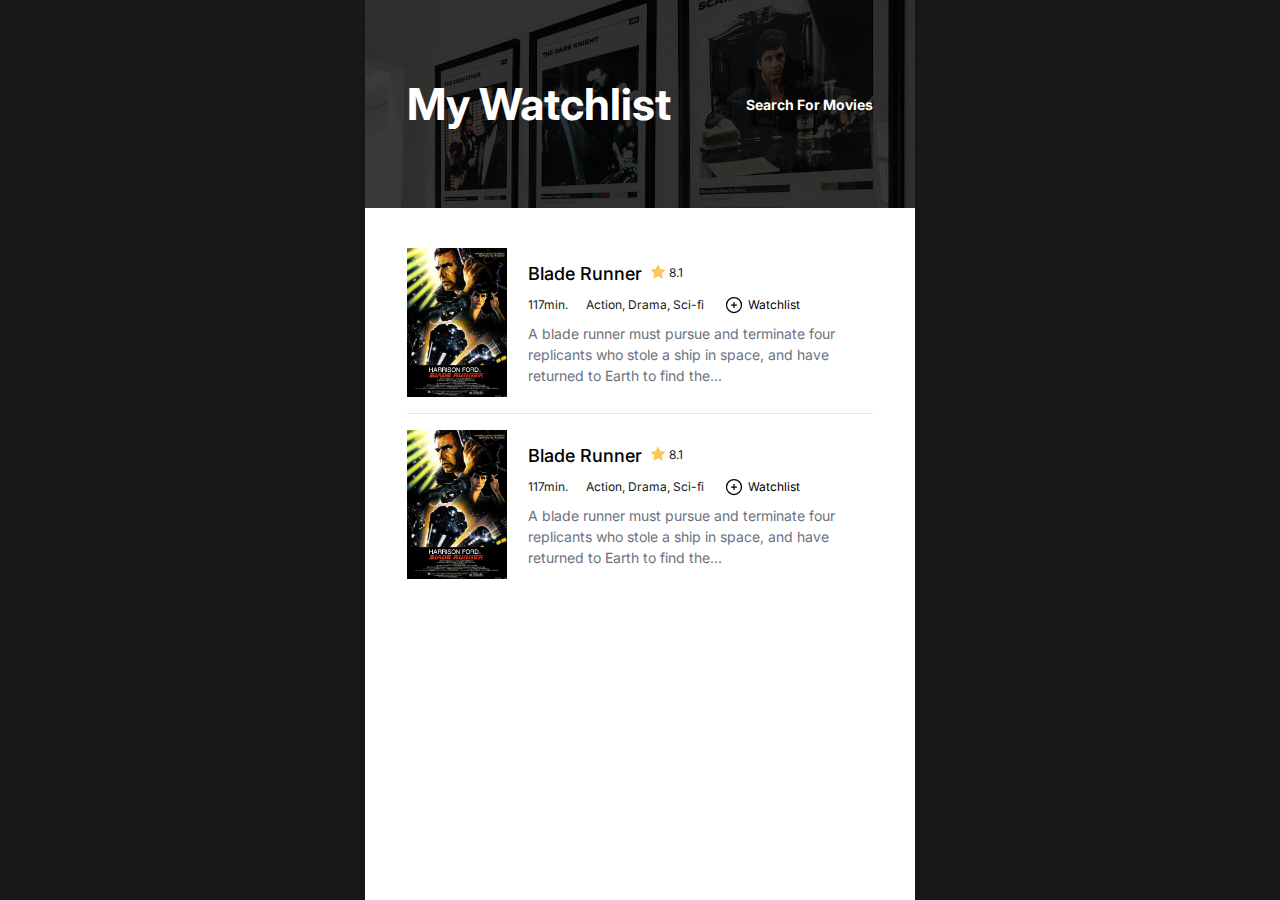
==== watchlist.html @ 403ea26d "Initial commit" ====
<!DOCTYPE html>
<html lang="en">
	<head>
		<meta charset="UTF-8" />
		<meta name="viewport" content="width=device-width, initial-scale=1.0" />
		<title>Movie Watchlist</title>
		<link rel="preconnect" href="https://fonts.googleapis.com" />
		<link rel="preconnect" href="https://fonts.gstatic.com" crossorigin />
		<link
			href="https://fonts.googleapis.com/css2?family=Inter:wght@400;500;700&display=swap"
			rel="stylesheet"
		/>
		<link rel="stylesheet" href="style.css" />
		<script src="app.js" defer></script>
	</head>
	<body>
		<div class="wrapper">
			<header>
				<h1>My Watchlist</h1>
				<a href="index.html" class="btn">Search for movies</a>
			</header>
			<main>
				<!-- show on load website -->
				<section class="initial-state">
					<p>Your watchlist is looking a little empty...</p>
					<a href="index.html" class="btn flex-item">
						<span>
							<svg
								xmlns="http://www.w3.org/2000/svg"
								class="icon icon-tabler icon-tabler-circle-plus"
								width="44"
								height="44"
								viewBox="0 0 24 24"
								stroke-width="1.5"
								stroke="#2c3e50"
								fill="none"
								stroke-linecap="round"
								stroke-linejoin="round"
							>
								<path stroke="none" d="M0 0h24v24H0z" fill="none" />
								<path d="M3 12a9 9 0 1 0 18 0a9 9 0 0 0 -18 0" />
								<path d="M9 12h6" />
								<path d="M12 9v6" />
							</svg>
						</span>
						Let’s add some movies!
					</a>
				</section>

				<!-- show when movie searched -->
				<section class="populated-state">
					<ul class="populated-list">
						<li class="movie-item">
							<img
								src="images/bladerunner_poster.jpg"
								alt="Poster Blade Runner"
								class="img"
							/>
							<div class="movie-details">
								<div class="movie-details__title">
									<h4 class="movie-title">Blade Runner</h4>
									<p class="movie-score">
										<span>
											<svg
												xmlns="http://www.w3.org/2000/svg"
												class="icon icon-tabler icon-tabler-star"
												width="44"
												height="44"
												viewBox="0 0 24 24"
												stroke-width="1.5"
												stroke="#2c3e50"
												fill="none"
												stroke-linecap="round"
												stroke-linejoin="round"
											>
												<path stroke="none" d="M0 0h24v24H0z" fill="none" />
												<path
													d="M12 17.75l-6.172 3.245l1.179 -6.873l-5 -4.867l6.9 -1l3.086 -6.253l3.086 6.253l6.9 1l-5 4.867l1.179 6.873z"
												/>
											</svg>
										</span>
										8.1
									</p>
								</div>
								<div class="movie-details__additional">
									<span class="movie-duration">117min.</span>
									<span class="movie-genre">Action, Drama, Sci-fi</span>
									<button class="btn add-to-watchlist">
										<span>
											<svg
												xmlns="http://www.w3.org/2000/svg"
												class="icon icon-tabler icon-tabler-circle-plus"
												width="44"
												height="44"
												viewBox="0 0 24 24"
												stroke-width="1.5"
												stroke="#2c3e50"
												fill="none"
												stroke-linecap="round"
												stroke-linejoin="round"
											>
												<path stroke="none" d="M0 0h24v24H0z" fill="none" />
												<path d="M3 12a9 9 0 1 0 18 0a9 9 0 0 0 -18 0" />
												<path d="M9 12h6" />
												<path d="M12 9v6" />
											</svg>
										</span>
										Watchlist
									</button>
								</div>
								<p class="movie-details__summary">
									A blade runner must pursue and terminate four replicants who
									stole a ship in space, and have returned to Earth to find
									their creator.
								</p>
							</div>
						</li>
						<li class="movie-item">
							<img
								src="images/bladerunner_poster.jpg"
								alt="Poster Blade Runner"
								class="img"
							/>
							<div class="movie-details">
								<div class="movie-details__title">
									<h4 class="movie-title">Blade Runner</h4>
									<p class="movie-score">
										<span>
											<svg
												xmlns="http://www.w3.org/2000/svg"
												class="icon icon-tabler icon-tabler-star"
												width="44"
												height="44"
												viewBox="0 0 24 24"
												stroke-width="1.5"
												stroke="#2c3e50"
												fill="none"
												stroke-linecap="round"
												stroke-linejoin="round"
											>
												<path stroke="none" d="M0 0h24v24H0z" fill="none" />
												<path
													d="M12 17.75l-6.172 3.245l1.179 -6.873l-5 -4.867l6.9 -1l3.086 -6.253l3.086 6.253l6.9 1l-5 4.867l1.179 6.873z"
												/>
											</svg>
										</span>
										8.1
									</p>
								</div>
								<div class="movie-details__additional">
									<span class="movie-duration">117min.</span>
									<span class="movie-genre">Action, Drama, Sci-fi</span>
									<button class="btn add-to-watchlist">
										<span>
											<svg
												xmlns="http://www.w3.org/2000/svg"
												class="icon icon-tabler icon-tabler-circle-plus"
												width="44"
												height="44"
												viewBox="0 0 24 24"
												stroke-width="1.5"
												stroke="#2c3e50"
												fill="none"
												stroke-linecap="round"
												stroke-linejoin="round"
											>
												<path stroke="none" d="M0 0h24v24H0z" fill="none" />
												<path d="M3 12a9 9 0 1 0 18 0a9 9 0 0 0 -18 0" />
												<path d="M9 12h6" />
												<path d="M12 9v6" />
											</svg>
										</span>
										Watchlist
									</button>
								</div>
								<p class="movie-details__summary">
									A blade runner must pursue and terminate four replicants who
									stole a ship in space, and have returned to Earth to find
									their creator.
								</p>
							</div>
						</li>
					</ul>
				</section>
			</main>
		</div>
	</body>
</html>
---- style.css ----
/* CSS Reset */
*,
*::before,
*::after {
	margin: 0;
	padding: 0;
	box-sizing: border-box;
	font: inherit;
}

.img {
	max-width: 100%;
	height: auto;
	object-fit: cover;
	display: block;
}

ul {
	padding: 0;
	list-style: none;
}

a {
	text-decoration: none;
}

/* Variables */

:root {
	--color-bg: #ffffff;
	--color-fg: #dfdddd;
	--color-btn: #f9fafb;
	--color-input: #ffffff;
	--color-btn-text: #374151;
	--color-input-text: #6b7280;

	--clr-neutral-100: #ffffff;
	--clr-neutral-200: #e5e7eb;
	--clr-neutral-300: #dfdddd;
	--clr-neutral-600: #6b7280;
	--clr-neutral-800: #111827;
	--clr-neutral-900: #000000;
	--clr-neutral-black: #171717;
}

@media (prefers-color-scheme: dark) {
	:root {
		--color-bg: #121212;
		--color-fg: #2e2e2f;
		--color-btn: #4b4b4b;
		--color-input: #2e2e2f;
		--color-btn-text: #ffffff;
		--color-input-text: #a5a5a5;

		--clr-neutral-900: #ffffff;
		--clr-neutral-800: #ffffff;
		--clr-neutral-600: #a5a5a5;
		--clr-neutral-300: #787878;
		--clr-neutral-200: #2c2c2c;
	}
}

/* General Styles */

html {
	background-color: var(--clr-neutral-black);
}

body {
	display: grid;
	place-items: center;
	min-height: 100vh;
	font-family: 'Inter', sans-serif;
	font-size: 0.875rem;
	font-weight: 400;
	line-height: 1.5;
}

.wrapper {
	width: min(100% - 2rem, 550px);
}

header {
	background-image: linear-gradient(
			to right,
			rgba(0, 0, 0, 0.75),
			rgba(0, 0, 0, 0.75)
		),
		url('images/andre-tan-unsplash.jpg');
	background-repeat: no-repeat;
	background-position: top 25% right 0%;
	background-size: cover;
	color: var(--clr-neutral-100);
	padding: 5rem 2.625rem;
	display: flex;
	align-items: center;
	justify-content: space-between;
	font-weight: 700;
}

h1 {
	font-size: 2.75rem;
	line-height: 1.1;
	text-wrap: balance;
}

a {
	color: var(--clr-neutral-100);
	text-transform: capitalize;
}

.form-control {
	display: flex;
	justify-content: center;
	position: relative;
}

form {
	margin-top: calc(-39px / 2);
	position: absolute;
	display: flex;
	justify-content: center;
	align-items: center;
	width: min(90%, 460px);
}

.input-wrapper {
	width: 100%;
	position: relative;
}

.input-wrapper .icon-btn {
	background-color: transparent;
	border: transparent;
	aspect-ratio: 1/1;
	height: 80%;
	position: absolute;
	top: 10%;
	left: 0;
}

.icon-btn svg {
	height: 2rem;
	stroke: var(--color-input-text);
}

.input-wrapper input {
	padding: 0.5rem 1.5rem 0.5rem 2.5rem;
	background-color: var(--color-input);
	color: var(--color-input-text);
	border-top-left-radius: 0.5rem;
	border-bottom-left-radius: 0.5rem;
	border: 1px solid var(--color-fg);
	width: 100%;
}

form .search-btn {
	background-color: var(--color-btn);
	color: var(--color-btn-text);
	border: 1px solid var(--color-fg);
	padding: 0.5rem 1.5rem;
	border-top-right-radius: 0.5rem;
	border-bottom-right-radius: 0.5rem;
}

main {
	background-color: var(--color-bg);
	min-height: calc(100vh - 208px);
	display: flex;
	align-items: center;
	justify-content: center;
}

/* Initial State */
.initial-state,
.no-data-state {
	text-align: center;
	color: var(--color-fg);
	align-items: center;
	justify-content: center;
	flex-direction: column;
}

.initial-state {
	display: flex;
	display: none;
}

.initial-state svg {
	width: 70px;
	height: auto;
	stroke: var(--color-fg);
}

.initial-state p,
.no-data-state p {
	font-size: 1.125rem;
	font-weight: 700;
}

p + a.btn {
	margin-top: 0.5rem;
}

.initial-state .btn {
	display: flex;
	align-items: center;
	gap: 0.25rem;
	background-color: transparent;
	border: transparent;
	color: var(--clr-neutral-800);
}

.initial-state .btn svg {
	width: 1.5rem;
	height: 1.5rem;
	stroke: var(--clr-neutral-800);
}

.no-data-state {
	/* display: flex; */
	width: 35ch;
	color: var(--clr-neutral-300);
	display: none;
}

/* Populated State */

.populated-state {
	padding-top: 2.5rem;
	align-self: start;
	display: block;
	/* display: none; */
}

.populated-list {
	padding-inline: 2.625rem;
	color: var(--clr-neutral-800);
}

.movie-item {
	display: grid;
	grid-template-columns: 100px auto;
	gap: 1.3125rem;
	padding-bottom: 1rem;
}

.movie-item + .movie-item {
	border-top: 1px solid var(--clr-neutral-200);
	padding-top: 1rem;
}

.movie-details {
	display: flex;
	flex-direction: column;
	align-items: start;
	justify-content: center;
	gap: 0.5rem;
}

.movie-details__title {
	display: flex;
	align-items: center;
	gap: 0.5rem;
}

.movie-details__title h4 {
	color: var(--clr-neutral-900);
	font-weight: 500;
	font-size: 1.125rem;
}

.movie-score {
	display: flex;
	align-items: start;
	justify-content: center;
	gap: 0.2rem;
}

.movie-score svg {
	stroke: #fec654;
	fill: #fec654;
	width: 1rem;
	height: 1rem;
	display: flex;
}

.movie-score,
.movie-details__additional {
	font-size: 0.75rem;
}

.movie-details__additional {
	display: grid;
	grid-template-columns: minmax(50px, auto) minmax(130px, auto) 1fr;
	gap: 0.5rem;
	height: 20px;
}

.movie-details__additional span,
.movie-details__additional .btn {
	align-self: center;
}

.movie-details__summary {
	color: var(--clr-neutral-600);
}

/* Buttons */
.btn {
	cursor: pointer;
}

.btn.add-to-watchlist {
	background-color: transparent;
	border: transparent;
	display: flex;
	align-items: center;
	padding: unset;
	color: var(--clr-neutral-900);
	gap: 0.25rem;
}

.icon-tabler-circle-plus {
	width: 1.25rem;
	height: 1.25rem;
	display: flex;
	stroke: var(--clr-neutral-900);
}
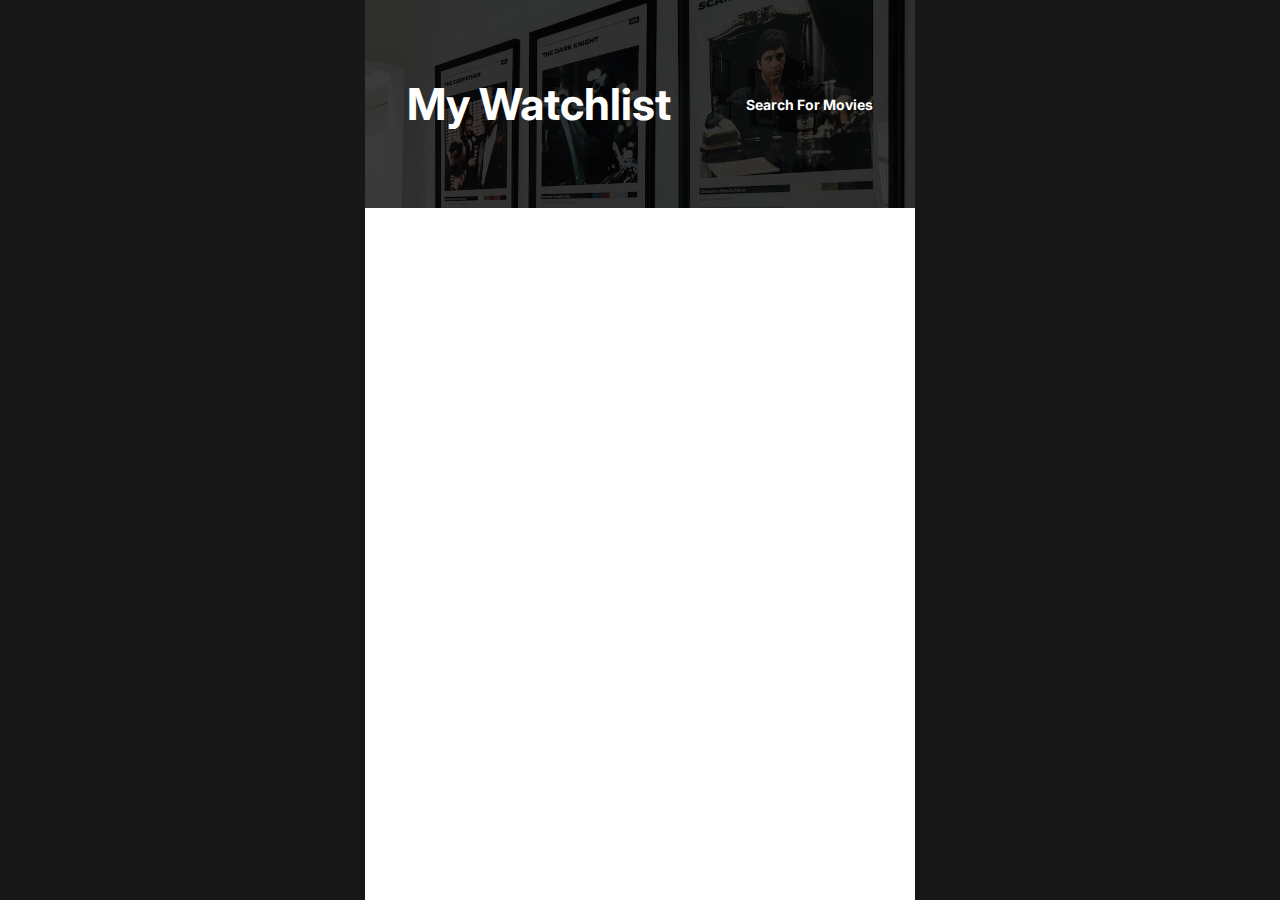
==== commit 1114e2da: "NEW createMovieInnerHTML () & updateDisplayState()" ====
--- a/watchlist.html
+++ b/watchlist.html
@@ -49,138 +49,7 @@
 
 				<!-- show when movie searched -->
 				<section class="populated-state">
-					<ul class="populated-list">
-						<li class="movie-item">
-							<img
-								src="images/bladerunner_poster.jpg"
-								alt="Poster Blade Runner"
-								class="img"
-							/>
-							<div class="movie-details">
-								<div class="movie-details__title">
-									<h4 class="movie-title">Blade Runner</h4>
-									<p class="movie-score">
-										<span>
-											<svg
-												xmlns="http://www.w3.org/2000/svg"
-												class="icon icon-tabler icon-tabler-star"
-												width="44"
-												height="44"
-												viewBox="0 0 24 24"
-												stroke-width="1.5"
-												stroke="#2c3e50"
-												fill="none"
-												stroke-linecap="round"
-												stroke-linejoin="round"
-											>
-												<path stroke="none" d="M0 0h24v24H0z" fill="none" />
-												<path
-													d="M12 17.75l-6.172 3.245l1.179 -6.873l-5 -4.867l6.9 -1l3.086 -6.253l3.086 6.253l6.9 1l-5 4.867l1.179 6.873z"
-												/>
-											</svg>
-										</span>
-										8.1
-									</p>
-								</div>
-								<div class="movie-details__additional">
-									<span class="movie-duration">117min.</span>
-									<span class="movie-genre">Action, Drama, Sci-fi</span>
-									<button class="btn add-to-watchlist">
-										<span>
-											<svg
-												xmlns="http://www.w3.org/2000/svg"
-												class="icon icon-tabler icon-tabler-circle-plus"
-												width="44"
-												height="44"
-												viewBox="0 0 24 24"
-												stroke-width="1.5"
-												stroke="#2c3e50"
-												fill="none"
-												stroke-linecap="round"
-												stroke-linejoin="round"
-											>
-												<path stroke="none" d="M0 0h24v24H0z" fill="none" />
-												<path d="M3 12a9 9 0 1 0 18 0a9 9 0 0 0 -18 0" />
-												<path d="M9 12h6" />
-												<path d="M12 9v6" />
-											</svg>
-										</span>
-										Watchlist
-									</button>
-								</div>
-								<p class="movie-details__summary">
-									A blade runner must pursue and terminate four replicants who
-									stole a ship in space, and have returned to Earth to find
-									their creator.
-								</p>
-							</div>
-						</li>
-						<li class="movie-item">
-							<img
-								src="images/bladerunner_poster.jpg"
-								alt="Poster Blade Runner"
-								class="img"
-							/>
-							<div class="movie-details">
-								<div class="movie-details__title">
-									<h4 class="movie-title">Blade Runner</h4>
-									<p class="movie-score">
-										<span>
-											<svg
-												xmlns="http://www.w3.org/2000/svg"
-												class="icon icon-tabler icon-tabler-star"
-												width="44"
-												height="44"
-												viewBox="0 0 24 24"
-												stroke-width="1.5"
-												stroke="#2c3e50"
-												fill="none"
-												stroke-linecap="round"
-												stroke-linejoin="round"
-											>
-												<path stroke="none" d="M0 0h24v24H0z" fill="none" />
-												<path
-													d="M12 17.75l-6.172 3.245l1.179 -6.873l-5 -4.867l6.9 -1l3.086 -6.253l3.086 6.253l6.9 1l-5 4.867l1.179 6.873z"
-												/>
-											</svg>
-										</span>
-										8.1
-									</p>
-								</div>
-								<div class="movie-details__additional">
-									<span class="movie-duration">117min.</span>
-									<span class="movie-genre">Action, Drama, Sci-fi</span>
-									<button class="btn add-to-watchlist">
-										<span>
-											<svg
-												xmlns="http://www.w3.org/2000/svg"
-												class="icon icon-tabler icon-tabler-circle-plus"
-												width="44"
-												height="44"
-												viewBox="0 0 24 24"
-												stroke-width="1.5"
-												stroke="#2c3e50"
-												fill="none"
-												stroke-linecap="round"
-												stroke-linejoin="round"
-											>
-												<path stroke="none" d="M0 0h24v24H0z" fill="none" />
-												<path d="M3 12a9 9 0 1 0 18 0a9 9 0 0 0 -18 0" />
-												<path d="M9 12h6" />
-												<path d="M12 9v6" />
-											</svg>
-										</span>
-										Watchlist
-									</button>
-								</div>
-								<p class="movie-details__summary">
-									A blade runner must pursue and terminate four replicants who
-									stole a ship in space, and have returned to Earth to find
-									their creator.
-								</p>
-							</div>
-						</li>
-					</ul>
+					<ul class="populated-list" id="populated-list"></ul>
 				</section>
 			</main>
 		</div>
--- a/style.css
+++ b/style.css
@@ -13,6 +13,8 @@
 	height: auto;
 	object-fit: cover;
 	display: block;
+	font-style: italic;
+	font-size: 0.75rem;
 }
 
 ul {
@@ -117,6 +119,7 @@
 
 form {
 	margin-top: calc(-39px / 2);
+	margin-inline: auto;
 	position: absolute;
 	display: flex;
 	justify-content: center;
@@ -183,7 +186,6 @@
 
 .initial-state {
 	display: flex;
-	display: none;
 }
 
 .initial-state svg {
@@ -229,8 +231,7 @@
 .populated-state {
 	padding-top: 2.5rem;
 	align-self: start;
-	display: block;
-	/* display: none; */
+	display: none;
 }
 
 .populated-list {
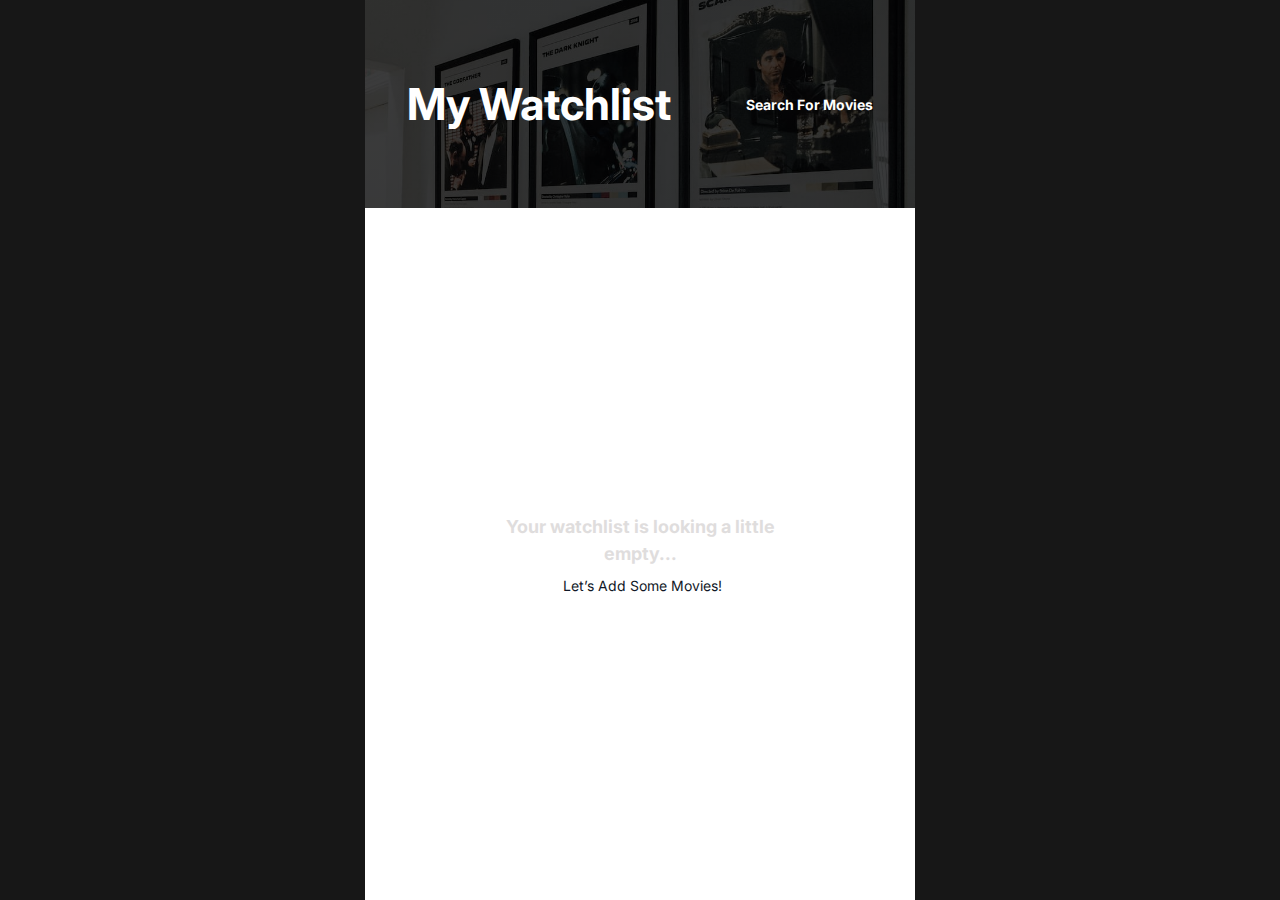
==== commit 0f19db21: "svg -> i, add watchlist.js, createMovieItem" ====
--- a/watchlist.html
+++ b/watchlist.html
@@ -4,6 +4,13 @@
 		<meta charset="UTF-8" />
 		<meta name="viewport" content="width=device-width, initial-scale=1.0" />
 		<title>Movie Watchlist</title>
+		<link
+			rel="stylesheet"
+			href="https://cdnjs.cloudflare.com/ajax/libs/font-awesome/6.4.2/css/all.min.css"
+			integrity="sha512-z3gLpd7yknf1YoNbCzqRKc4qyor8gaKU1qmn+CShxbuBusANI9QpRohGBreCFkKxLhei6S9CQXFEbbKuqLg0DA=="
+			crossorigin="anonymous"
+			referrerpolicy="no-referrer"
+		/>
 		<link rel="preconnect" href="https://fonts.googleapis.com" />
 		<link rel="preconnect" href="https://fonts.gstatic.com" crossorigin />
 		<link
@@ -11,7 +18,7 @@
 			rel="stylesheet"
 		/>
 		<link rel="stylesheet" href="style.css" />
-		<script src="app.js" defer></script>
+		<script src="./script/watchlist.js" type="module"></script>
 	</head>
 	<body>
 		<div class="wrapper">
@@ -20,34 +27,16 @@
 				<a href="index.html" class="btn">Search for movies</a>
 			</header>
 			<main>
-				<!-- show on load website -->
-				<section class="initial-state">
+				<!-- show on empty -->
+				<section class="initial-state no-data-state">
 					<p>Your watchlist is looking a little empty...</p>
 					<a href="index.html" class="btn flex-item">
-						<span>
-							<svg
-								xmlns="http://www.w3.org/2000/svg"
-								class="icon icon-tabler icon-tabler-circle-plus"
-								width="44"
-								height="44"
-								viewBox="0 0 24 24"
-								stroke-width="1.5"
-								stroke="#2c3e50"
-								fill="none"
-								stroke-linecap="round"
-								stroke-linejoin="round"
-							>
-								<path stroke="none" d="M0 0h24v24H0z" fill="none" />
-								<path d="M3 12a9 9 0 1 0 18 0a9 9 0 0 0 -18 0" />
-								<path d="M9 12h6" />
-								<path d="M12 9v6" />
-							</svg>
-						</span>
+						<i class="fa-solid fa-circle-plus"></i>
 						Let’s add some movies!
 					</a>
 				</section>
 
-				<!-- show when movie searched -->
+				<!-- show on loaded -->
 				<section class="populated-state">
 					<ul class="populated-list" id="populated-list"></ul>
 				</section>
--- a/style.css
+++ b/style.css
@@ -188,10 +188,9 @@
 	display: flex;
 }
 
-.initial-state svg {
-	width: 70px;
-	height: auto;
-	stroke: var(--color-fg);
+.initial-state .fa-film {
+	font-size: 4.375rem;
+	color: var(--color-fg);
 }
 
 .initial-state p,
@@ -261,7 +260,8 @@
 
 .movie-details__title {
 	display: flex;
-	align-items: center;
+	align-items: baseline;
+	justify-content: space-between;
 	gap: 0.5rem;
 }
 
@@ -269,21 +269,18 @@
 	color: var(--clr-neutral-900);
 	font-weight: 500;
 	font-size: 1.125rem;
+	line-height: 1.2;
 }
 
 .movie-score {
 	display: flex;
-	align-items: start;
-	justify-content: center;
+	align-items: center;
 	gap: 0.2rem;
 }
 
-.movie-score svg {
-	stroke: #fec654;
-	fill: #fec654;
-	width: 1rem;
-	height: 1rem;
-	display: flex;
+.movie-score .fa-star {
+	color: #fec654;
+	font-size: 0.9rem;
 }
 
 .movie-score,
@@ -293,7 +290,7 @@
 
 .movie-details__additional {
 	display: grid;
-	grid-template-columns: minmax(50px, auto) minmax(130px, auto) 1fr;
+	grid-template-columns: minmax(2rem, auto) minmax(9rem, auto) 1fr;
 	gap: 0.5rem;
 	height: 20px;
 }
@@ -322,9 +319,7 @@
 	gap: 0.25rem;
 }
 
-.icon-tabler-circle-plus {
-	width: 1.25rem;
-	height: 1.25rem;
-	display: flex;
-	stroke: var(--clr-neutral-900);
-}
+.fa-circle-plus {
+	font-size: 1.25rem;
+	color: var(--clr-neutral-900);
+}
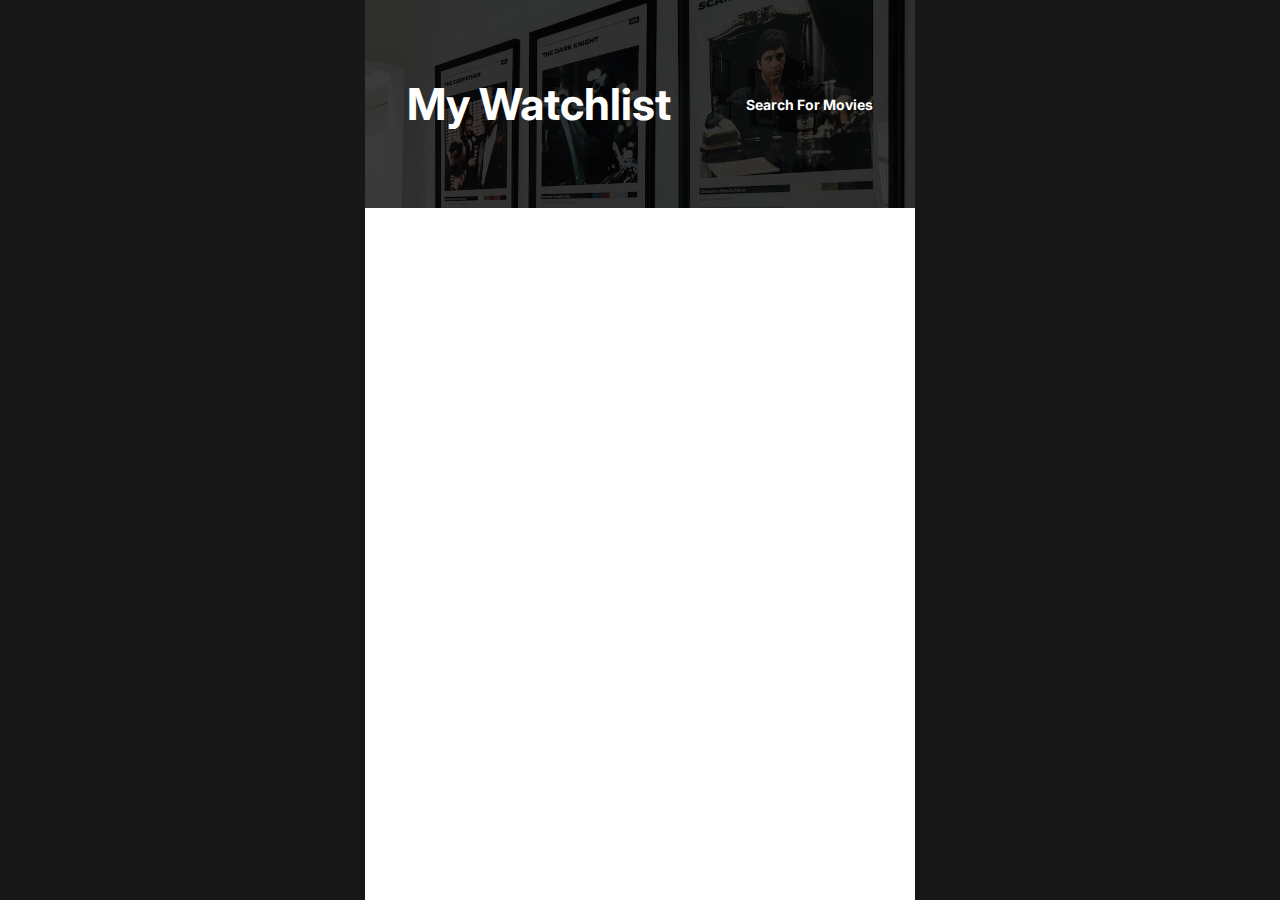
==== commit 28307319: "Round Up app & watchlist - update readme" ====
--- a/watchlist.html
+++ b/watchlist.html
@@ -18,6 +18,7 @@
 			rel="stylesheet"
 		/>
 		<link rel="stylesheet" href="style.css" />
+		<script src="./script/index.js" type="module"></script>
 		<script src="./script/watchlist.js" type="module"></script>
 	</head>
 	<body>
--- a/style.css
+++ b/style.css
@@ -309,7 +309,7 @@
 	cursor: pointer;
 }
 
-.btn.add-to-watchlist {
+.btn.watchlist {
 	background-color: transparent;
 	border: transparent;
 	display: flex;
@@ -317,9 +317,21 @@
 	padding: unset;
 	color: var(--clr-neutral-900);
 	gap: 0.25rem;
-}
-
-.fa-circle-plus {
+	transition: all ease-out 0.3s;
+}
+
+.fa-circle-plus,
+.fa-circle-minus {
 	font-size: 1.25rem;
 	color: var(--clr-neutral-900);
 }
+
+.btn[data-add]:hover,
+.btn[data-add]:hover .fa-circle-plus {
+	color: green;
+}
+
+.btn[data-remove]:hover,
+.btn[data-remove]:hover .fa-circle-minus {
+	color: red;
+}
